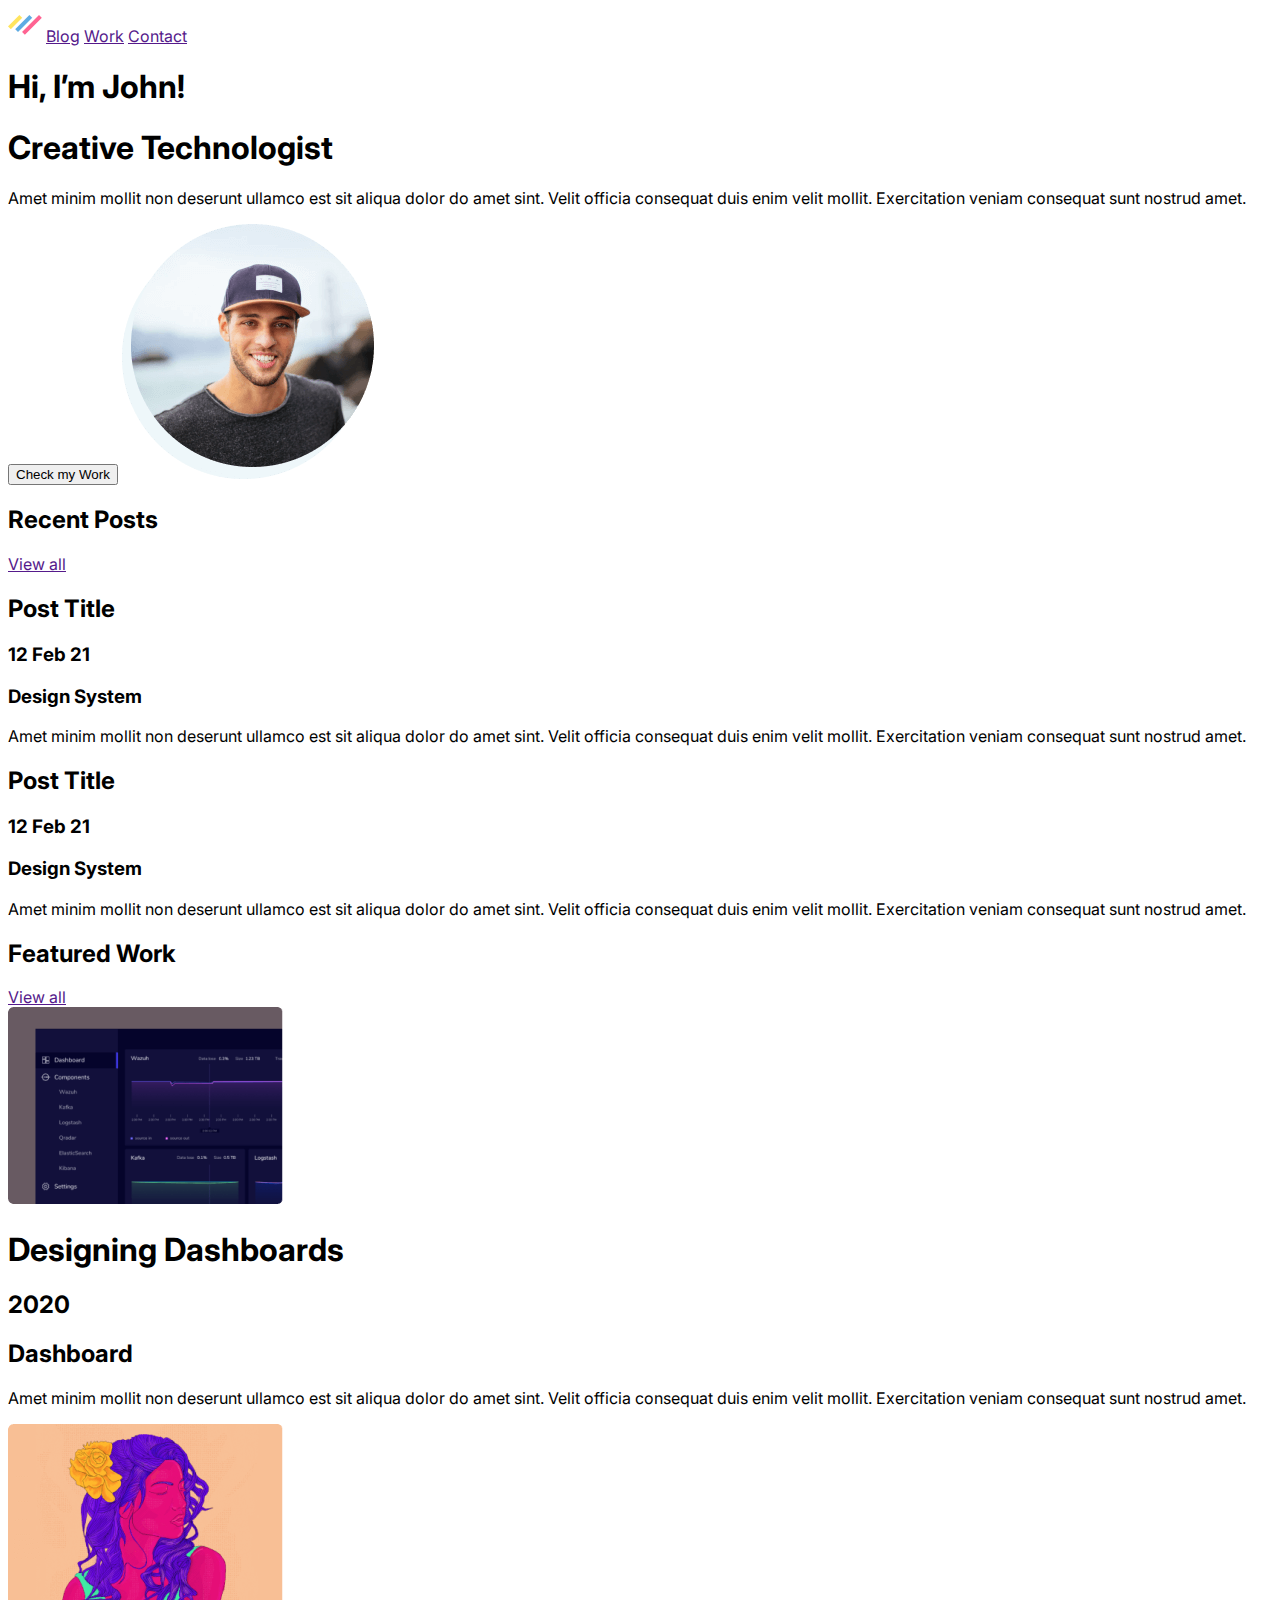
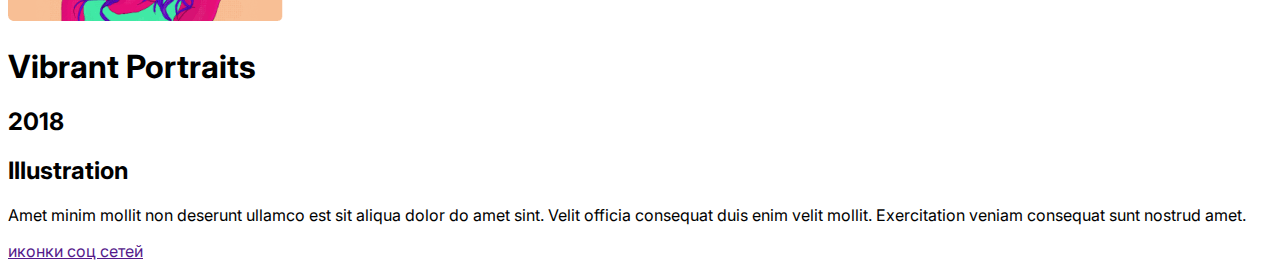
==== index.html @ 1f7eeaca "new styles added" ====
<!DOCTYPE html>
<html lang="en">
<head>
    <meta charset="UTF-8">
    <meta http-equiv="X-UA-Compatible" content="IE=edge">
    <meta name="viewport" content="width=device-width, initial-scale=1.0">
    <title>Portfolio</title>
        <link rel="preconnect" href="https://fonts.googleapis.com">
        <link rel="preconnect" href="https://fonts.gstatic.com" crossorigin>
        <link href="https://fonts.googleapis.com/css2?family=Heebo&family=Inter:wght@500;600;700&display=swap" rel="stylesheet">
    <link rel="stylesheet" href="index.css">
</head>
<body>
    <header>
        <img 
            srcset="images/logo.png,
            images/logo@2x.png 2x"
            src="images/logo.png" 
            alt="error">
        <a href="">Blog</a>
        <a href="">Work</a>
        <a href="">Contact</a>
    </header>
<main>
    <div>
        <h1>Hi, I’m John!</h1>
        <h1>Creative Technologist</h1>
        <p>Amet minim mollit non deserunt ullamco est sit aliqua dolor do amet sint. Velit officia consequat duis enim velit mollit. Exercitation veniam consequat sunt nostrud amet.</p>
        <button>Check my Work</button>
        <img 
            srcset="images/myface.png,
            images/myface@2x.png 2x"
            src="images/myface.png" 
            alt="error">
    </div>
    <div>
        <h2>Recent Posts</h2>
        <a href="">View all</a>
            <div>
                <h2>Post Title</h2>
                <h3>12 Feb 21</h3>
                <h3>Design System</h3>
                <p>Amet minim mollit non deserunt ullamco est sit aliqua dolor do amet sint. Velit officia consequat duis enim velit mollit. Exercitation veniam consequat sunt nostrud amet.</p>
            </div>
            <div>
                <h2>Post Title</h2>
                <h3>12 Feb 21</h3>
                <h3>Design System</h3>
                <p>Amet minim mollit non deserunt ullamco est sit aliqua dolor do amet sint. Velit officia consequat duis enim velit mollit. Exercitation veniam consequat sunt nostrud amet.</p>
            </div>  
    </div>
    <div>
        <div>
            <h2>Featured Work</h2>
            <a href="">View all</a>
        </div>
        <div>
            <img 
                srcset="images/workp.png,
                images/workp@2x.png 2x"
                src="images/workp.png" 
                alt="error">
            <h1>Designing Dashboards</h1>
            <h2>2020</h2>
            <h2>Dashboard</h2>
            <p>Amet minim mollit non deserunt ullamco est sit aliqua dolor do amet sint. Velit officia consequat duis enim velit mollit. Exercitation veniam consequat sunt nostrud amet.</p>
        </div>
        <div>
            <img 
                srcset="images/workp1.png,
                images/workp1@2x.png 2x"
                src="images/workp1.png"  
                alt="error">
            <h1>Vibrant Portraits</h1>
            <h2>2018</h2>
            <h2>Illustration</h2>
            <p>Amet minim mollit non deserunt ullamco est sit aliqua dolor do amet sint. Velit officia consequat duis enim velit mollit. Exercitation veniam consequat sunt nostrud amet.</p>
        </div>
    </div>
</main>
    <div>
        <a href="">иконки соц сетей</a>
    </div>
</body>
</html>
---- index.css ----
body 
{
    font-family: 'Heebo', sans-serif;
    font-family: 'Inter', sans-serif;
}
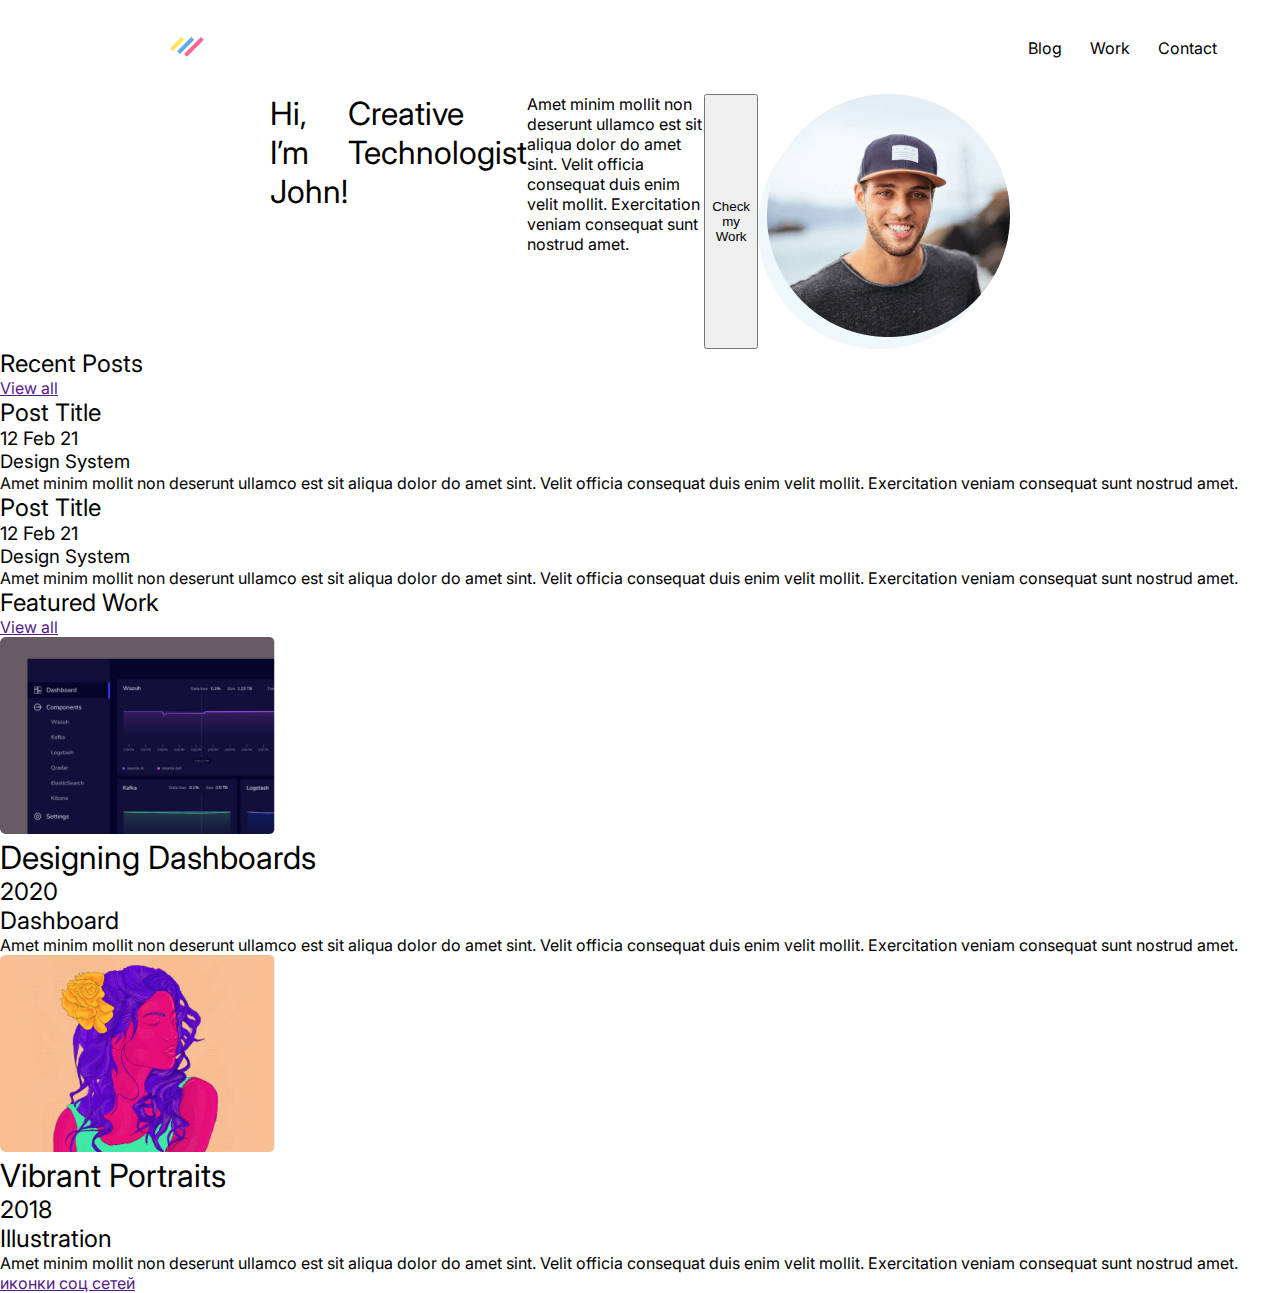
==== commit c6a3007d: "new fixes" ====
--- a/index.html
+++ b/index.html
@@ -11,18 +11,24 @@
     <link rel="stylesheet" href="index.css">
 </head>
 <body>
-    <header>
-        <img 
-            srcset="images/logo.png,
-            images/logo@2x.png 2x"
-            src="images/logo.png" 
-            alt="error">
-        <a href="">Blog</a>
-        <a href="">Work</a>
-        <a href="">Contact</a>
+    <header class="header">
+        <div class="header-container"> 
+            <div class="header-logo">
+                <img 
+                srcset="images/logo.png,
+                images/logo@2x.png 2x"
+                src="images/logo.png" 
+                alt="error">
+            </div>
+            <div class="header-menu">
+                <a href="/" class="menu-paragraph">Blog</a>
+                <a href="/" class="menu-paragraph">Work</a>
+                <a href="/" class="menu-paragraph">Contact</a>
+            </div>
+        </div>
     </header>
 <main>
-    <div>
+    <div class="main-container">
         <h1>Hi, I’m John!</h1>
         <h1>Creative Technologist</h1>
         <p>Amet minim mollit non deserunt ullamco est sit aliqua dolor do amet sint. Velit officia consequat duis enim velit mollit. Exercitation veniam consequat sunt nostrud amet.</p>
--- a/index.css
+++ b/index.css
@@ -1,5 +1,65 @@
+html {
+box-sizing: border-box;
+    font-size: 16px;
+}
+
+*, *:before, *:after {
+    box-sizing: inherit;
+}
+
+body, h1, h2, h3, h4, h5, h6, p, ol, ul {
+    margin: 0;
+    padding: 0;
+    font-weight: normal;
+}
+
+ol, ul {
+    list-style: none;
+}
+
+img {
+    max-width: 100%;
+    height: auto;
+}
+
+
 body 
 {
     font-family: 'Heebo', sans-serif;
     font-family: 'Inter', sans-serif;
 }
+
+.header-container {
+    display: flex;
+    width: 1440px;
+    height: 94px;
+    
+}
+
+.header-logo {
+    padding-top: 30px;
+    padding-bottom: 30px;
+    padding-left: 170px;
+}
+
+
+.header-menu {
+    padding-top: 37.5px;
+    padding-left: 800px;
+    padding-right: 178px;
+}
+
+.menu-paragraph {
+    padding-left: 24px;
+    color:#000000;
+    text-decoration: none;
+    font-size: 16px;
+    line-height: 20px;
+    font-family: 'Inter';
+}
+
+.main-container {
+    display: flex;
+    padding-left: 270px;
+    padding-right: 270px;
+}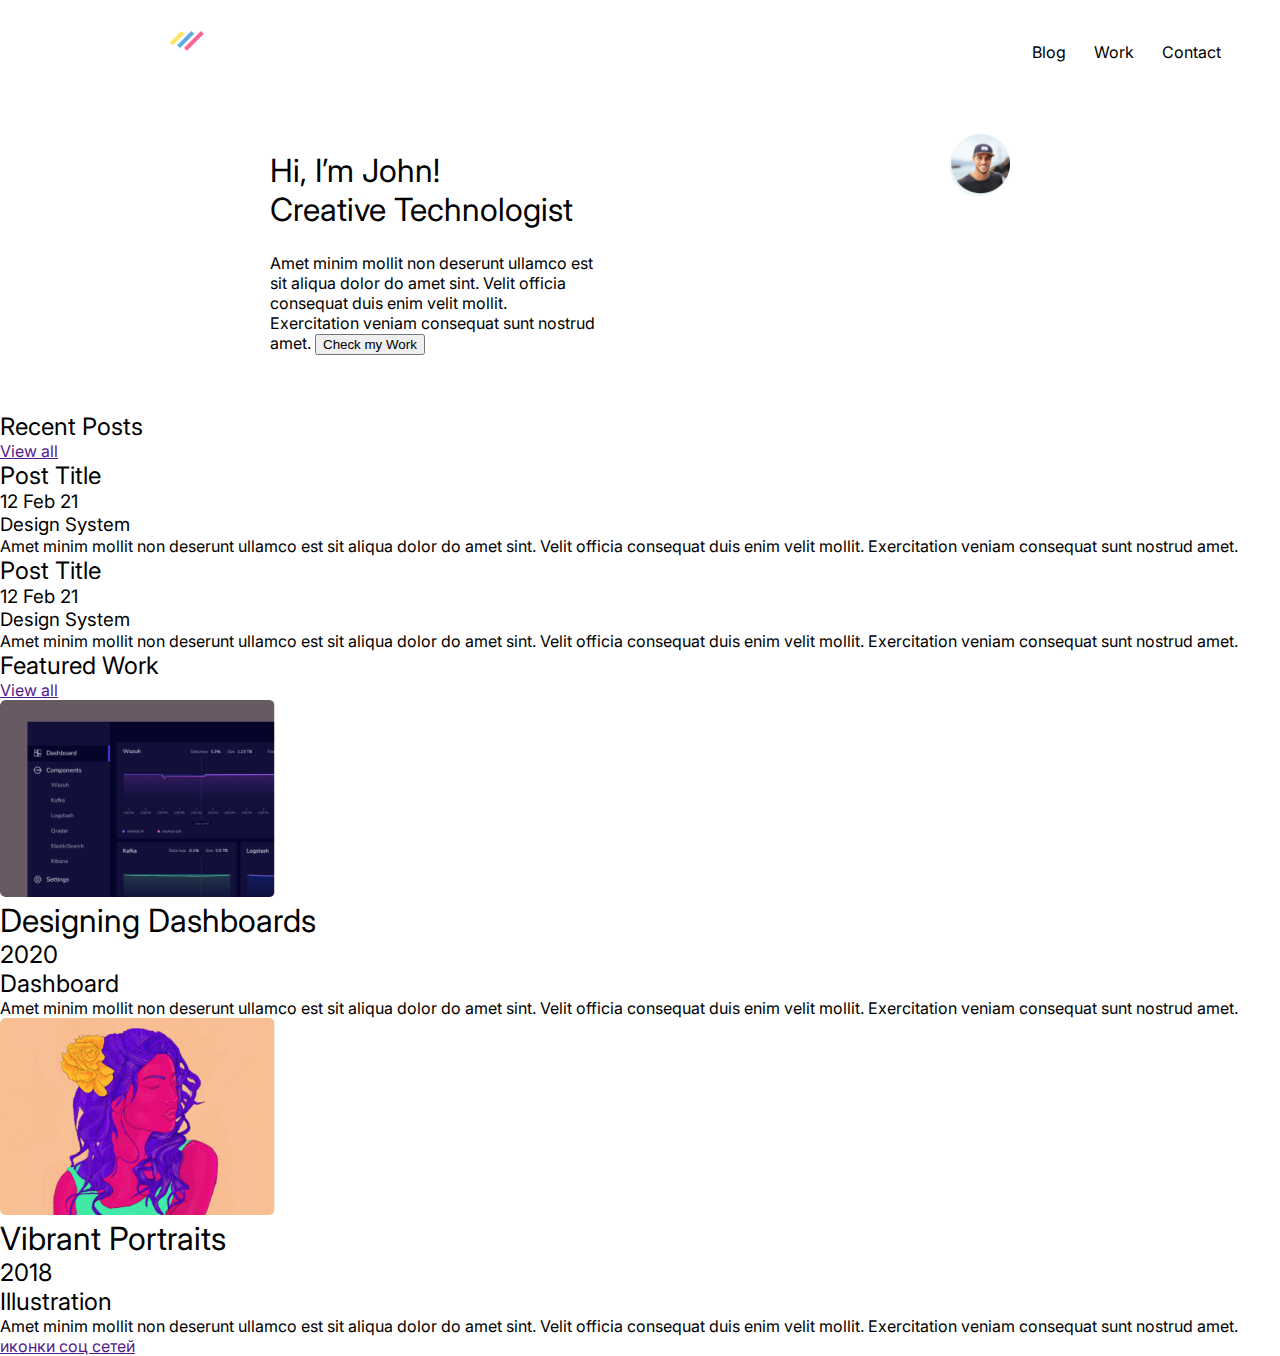
==== commit 780032a1: "new try 2 fix that)" ====
--- a/index.html
+++ b/index.html
@@ -12,32 +12,38 @@
 </head>
 <body>
     <header class="header">
-        <div class="header-container"> 
-            <div class="header-logo">
-                <img 
-                srcset="images/logo.png,
-                images/logo@2x.png 2x"
-                src="images/logo.png" 
-                alt="error">
-            </div>
-            <div class="header-menu">
-                <a href="/" class="menu-paragraph">Blog</a>
-                <a href="/" class="menu-paragraph">Work</a>
-                <a href="/" class="menu-paragraph">Contact</a>
-            </div>
+        <div class="header-container">
+            <div class="header-inside">
+                <div class="header__logo">
+                    <img 
+                    srcset="images/logo.png,
+                    images/logo@2x.png 2x"
+                    src="images/logo.png" 
+                    alt="error">
+                </div>
+                <div class="header-menu">
+                    <a href="/" class="menu_paragraph">Blog</a>
+                    <a href="/" class="menu_paragraph">Work</a>
+                    <a href="/" class="menu_paragraph">Contact</a>
+                </div>
+            </div> 
         </div>
     </header>
 <main>
     <div class="main-container">
-        <h1>Hi, I’m John!</h1>
-        <h1>Creative Technologist</h1>
-        <p>Amet minim mollit non deserunt ullamco est sit aliqua dolor do amet sint. Velit officia consequat duis enim velit mollit. Exercitation veniam consequat sunt nostrud amet.</p>
-        <button>Check my Work</button>
-        <img 
-            srcset="images/myface.png,
-            images/myface@2x.png 2x"
-            src="images/myface.png" 
-            alt="error">
+        <div class="main-leftside">
+            <h1 class="main-leftside_headertop">Hi, I’m John!</h1>
+            <h1 class="main-leftside_header">Creative Technologist</h1>
+            <p class="main-leftside_text">Amet minim mollit non deserunt ullamco est sit aliqua dolor do amet sint. Velit officia consequat duis enim velit mollit. Exercitation veniam consequat sunt nostrud amet.</p>
+            <button class="main-leftside_button">Check my Work</button>
+        </div>
+            <div class="main-container__image">
+                <img 
+                    srcset="images/myface.png,
+                    images/myface@2x.png 2x"
+                    src="images/myface.png" 
+                    alt="error">
+            </div>
     </div>
     <div>
         <h2>Recent Posts</h2>
--- a/index.css
+++ b/index.css
@@ -29,28 +29,41 @@
     font-family: 'Inter', sans-serif;
 }
 
-.header-container {
-    display: flex;
+.header-container { 
+    display: block;   
     width: 1440px;
     height: 94px;
-    
 }
 
-.header-logo {
-    padding-top: 30px;
-    padding-bottom: 30px;
-    padding-left: 170px;
+.header-inside {
+    display: inline;    
+    width: 1100px;
+    margin-top: 6px;
+    margin-bottom: 6px;
+    margin-left: 170px;
+    margin-right: 170px;
+
+}
+
+.header__logo {
+    display: inline-block;
+    padding-top: 24px;
+    padding-bottom: 24px;
+    
+    
 }
 
 
 .header-menu {
-    padding-top: 37.5px;
-    padding-left: 800px;
-    padding-right: 178px;
+    display: inline-block;
+    padding-top: 37.5px;    
+    padding-right: 8px;
+    margin-left: 800px;
+    
 }
 
-.menu-paragraph {
-    padding-left: 24px;
+.menu_paragraph {
+    margin-left: 24px;
     color:#000000;
     text-decoration: none;
     font-size: 16px;
@@ -62,4 +75,32 @@
     display: flex;
     padding-left: 270px;
     padding-right: 270px;
+    
+    
+}
+
+.main-leftside {
+    padding-top: 57px;
+    padding-bottom: 57px;
+    padding-right: 352px;
+    
+
+}
+
+.main-leftside_header{
+    margin-bottom: 24px;
+
+}
+
+.main-leftside_text {
+    display: inline;
+    margin-bottom: 24px;
+    width: 548px;
+}
+
+.main-container__image {
+    padding-top: 40px;
+    
+    padding-bottom: 40px;
+
 }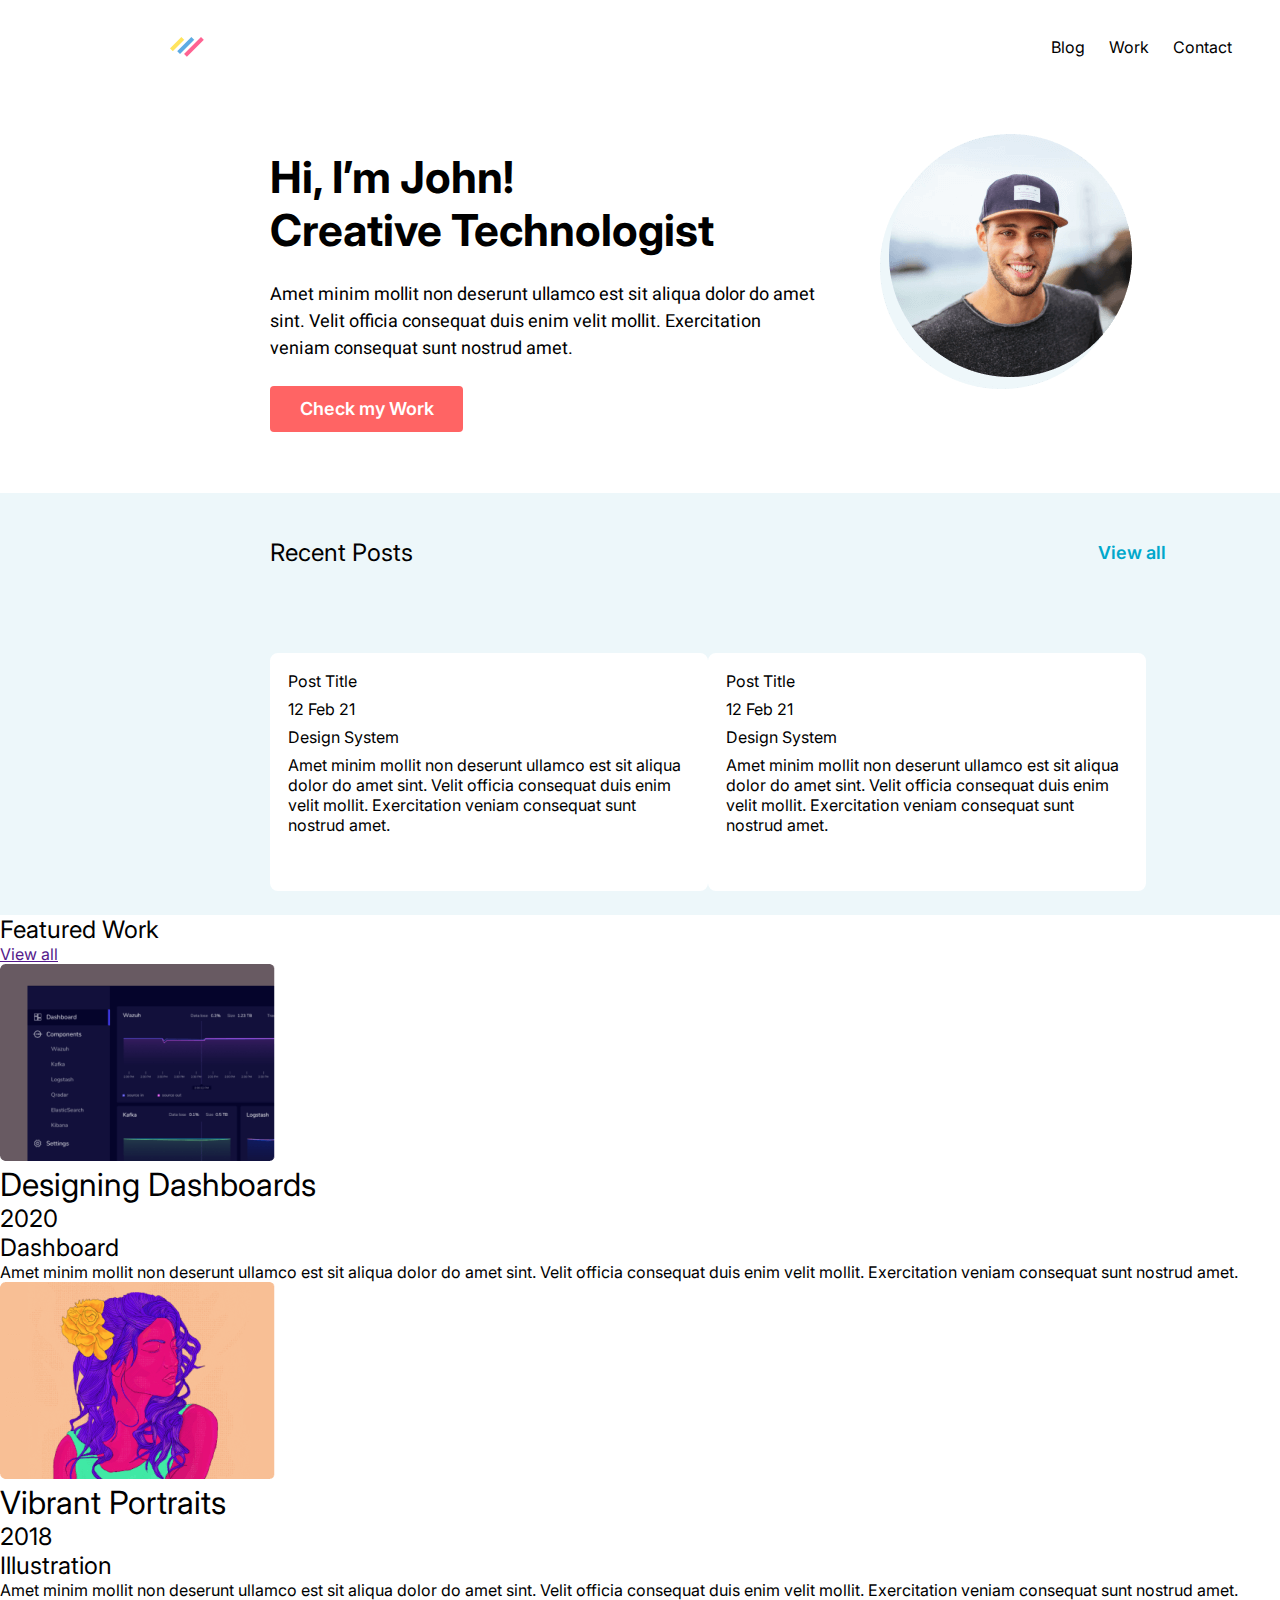
==== commit 2502c53f: "real progress" ====
--- a/index.html
+++ b/index.html
@@ -12,21 +12,19 @@
 </head>
 <body>
     <header class="header">
-        <div class="header-container">
-            <div class="header-inside">
-                <div class="header__logo">
-                    <img 
-                    srcset="images/logo.png,
-                    images/logo@2x.png 2x"
-                    src="images/logo.png" 
-                    alt="error">
-                </div>
-                <div class="header-menu">
-                    <a href="/" class="menu_paragraph">Blog</a>
-                    <a href="/" class="menu_paragraph">Work</a>
-                    <a href="/" class="menu_paragraph">Contact</a>
-                </div>
-            </div> 
+        <div class="header-container">            
+            <div class="header__logo">
+                <img 
+                srcset="images/logo.png,
+                images/logo@2x.png 2x"
+                src="images/logo.png" 
+                alt="error">
+            </div>
+            <div class="header-menu">
+                <a href="/" class="menu_paragraph">Blog</a>
+                <a href="/" class="menu_paragraph">Work</a>
+                <a href="/" class="menu_paragraph">Contact</a>
+            </div>
         </div>
     </header>
 <main>
@@ -35,7 +33,7 @@
             <h1 class="main-leftside_headertop">Hi, I’m John!</h1>
             <h1 class="main-leftside_header">Creative Technologist</h1>
             <p class="main-leftside_text">Amet minim mollit non deserunt ullamco est sit aliqua dolor do amet sint. Velit officia consequat duis enim velit mollit. Exercitation veniam consequat sunt nostrud amet.</p>
-            <button class="main-leftside_button">Check my Work</button>
+            <a href="/" class="main-leftside_button">Check my Work</a>
         </div>
             <div class="main-container__image">
                 <img 
@@ -45,21 +43,30 @@
                     alt="error">
             </div>
     </div>
-    <div>
-        <h2>Recent Posts</h2>
-        <a href="">View all</a>
-            <div>
-                <h2>Post Title</h2>
-                <h3>12 Feb 21</h3>
-                <h3>Design System</h3>
+    <div class="posts">
+        <div class="posts-header">
+            <div class="posts__title">
+                <p>Recent Posts</p>
+            </div>
+            <div >
+                <a href="/" class="posts__link">View all</a>
+            </div>
+        </div>
+        <div class="posts-container">
+            <div class="post-content">
+                <p>Post Title</hp>
+                <p>12 Feb 21</p>
+                <p>Design System</p>
                 <p>Amet minim mollit non deserunt ullamco est sit aliqua dolor do amet sint. Velit officia consequat duis enim velit mollit. Exercitation veniam consequat sunt nostrud amet.</p>
             </div>
-            <div>
-                <h2>Post Title</h2>
-                <h3>12 Feb 21</h3>
-                <h3>Design System</h3>
+            <div class="post-content">
+                <p>Post Title</p>
+                <p>12 Feb 21</p>
+                <p>Design System</p>
                 <p>Amet minim mollit non deserunt ullamco est sit aliqua dolor do amet sint. Velit officia consequat duis enim velit mollit. Exercitation veniam consequat sunt nostrud amet.</p>
-            </div>  
+             </div> 
+        </div>
+             
     </div>
     <div>
         <div>
--- a/index.css
+++ b/index.css
@@ -30,49 +30,45 @@
 }
 
 .header-container { 
-    display: block;   
+    display: flex;   
     width: 1440px;
     height: 94px;
 }
 
-.header-inside {
-    display: inline;    
-    width: 1100px;
-    margin-top: 6px;
-    margin-bottom: 6px;
-    margin-left: 170px;
-    margin-right: 170px;
-
-}
 
 .header__logo {
-    display: inline-block;
-    padding-top: 24px;
-    padding-bottom: 24px;
-    
+    padding-top: 30px;
+    padding-bottom: 30px;
+    padding-left: 170px;   
     
 }
 
 
 .header-menu {
-    display: inline-block;
+    display: flex;
+    width: 211px;
+    height: 19px;
     padding-top: 37.5px;    
     padding-right: 8px;
-    margin-left: 800px;
+    gap: 24px;
+    margin-left: 847px;
     
 }
 
 .menu_paragraph {
-    margin-left: 24px;
+    
     color:#000000;
+    font-style: normal;
     text-decoration: none;
     font-size: 16px;
-    line-height: 20px;
+    line-height: 19px;
     font-family: 'Inter';
 }
 
 .main-container {
     display: flex;
+    width: 1440px;
+    height: 399px;
     padding-left: 270px;
     padding-right: 270px;
     
@@ -82,25 +78,126 @@
 .main-leftside {
     padding-top: 57px;
     padding-bottom: 57px;
-    padding-right: 352px;
-    
-
+    
+}
+
+.main-leftside_headertop{
+        width: 528px;
+    height: 53px;
+    font-family: 'Inter';
+    font-style: normal;
+    font-weight: 700;
+    font-size: 44px;
+    line-height: 53px;
+    color: #000000;
 }
 
 .main-leftside_header{
     margin-bottom: 24px;
+    width: 528px;
+    height: 53px;
+    font-family: 'Inter';
+    font-style: normal;
+    font-weight: 700;
+    font-size: 44px;
+    line-height: 53px;
+    color: #000000;
+
 
 }
 
 .main-leftside_text {
-    display: inline;
+    display: inline-block;
     margin-bottom: 24px;
     width: 548px;
+    font-family: 'Heebo';
+    font-style: normal;
+    font-weight: 400;
+    font-size: 18px;
+    line-height: 27px;
+}
+
+.main-leftside_button {
+    display: flex;
+    flex-direction: row;
+    justify-content: center;
+    align-items: center;
+    background: #FF6464;
+    border-radius: 4px;
+    width: 193px;
+    height: 46px;
+    text-decoration: none;
+    font-family: 'Inter';
+    font-style: normal;
+    font-weight: 600;
+    font-size: 18px;
+    line-height: 40px;
+    text-align: center;
+    color: #FFFFFF;
 }
 
 .main-container__image {
+    padding-top: 40px;    
+    padding-bottom: 40px;
+    margin-left: 62px;
+
+}
+
+.posts {
+    background-color: #EDF7FA;
+    padding-left: 270px;
+    padding-right: 270px;
+    width: 1440px;
+    height: 422px;
+}
+
+.posts-header {
+    display: flex;
     padding-top: 40px;
-    
+    gap: 671px;
+
+}
+
+.posts__title {
+    width: 157px;
+    height: 40px;
+    font-family: 'Inter';
+    font-style: normal;
+    font-weight: 600;
+    font-size: 24px;
+    line-height: 40px;
+    color: #000000;
+    
+}
+
+.posts__link {
+    text-decoration: none;
+    font-family: 'Inter';
+    font-weight: 600;
+    font-size: 18px;
+    line-height: 40px;
+    color: #00A8CC;
+    
+}
+
+.posts-container {
+    display: flex;
+    padding-top: 80px;
     padding-bottom: 40px;
+}
+
+.post-content {
+    display: flex;
+    flex-direction: column;
+    align-items: flex-start;
+    padding: 16px;
+    gap: 8px;
+
+    width: 438px;
+    height: 238px;
+
+    background: #FFFFFF;
+    border: 2px solid #FFFFFF;
+    border-radius: 8px;
 
 }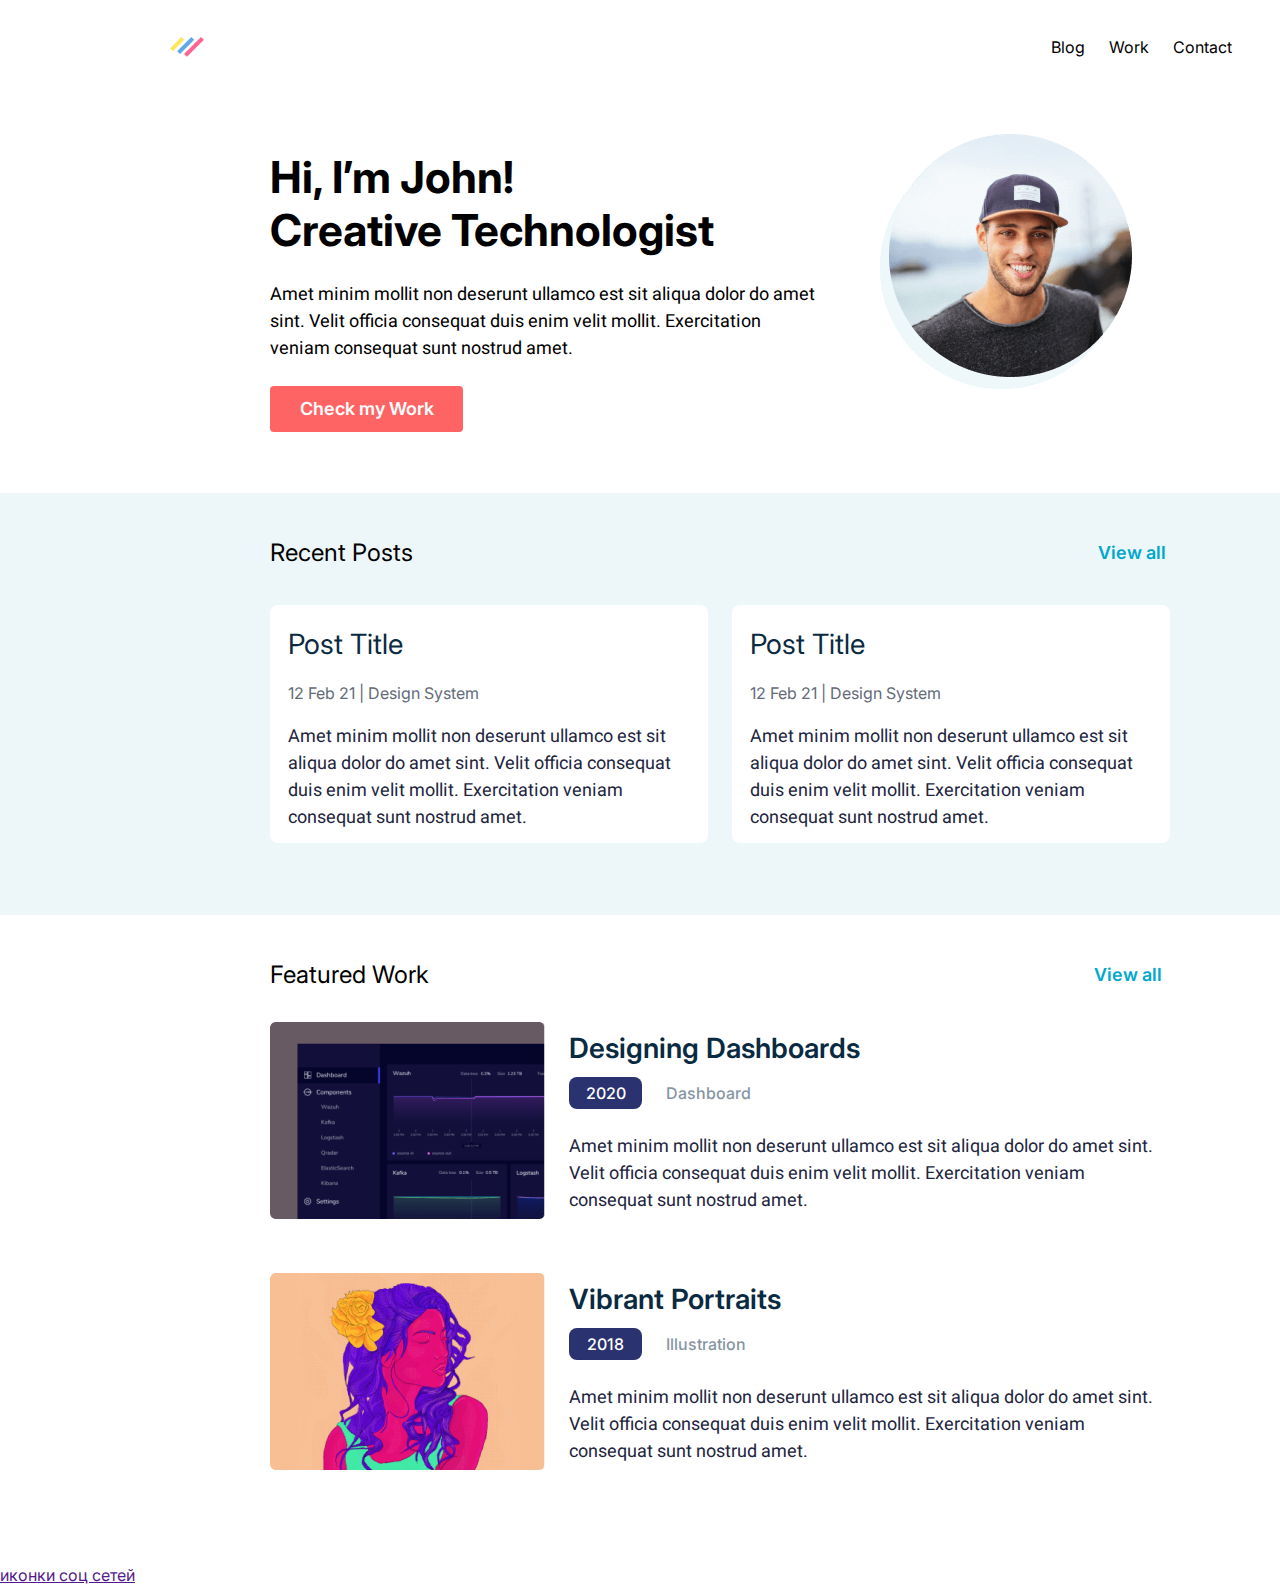
==== commit d788c746: "almost ready" ====
--- a/index.html
+++ b/index.html
@@ -54,48 +54,69 @@
         </div>
         <div class="posts-container">
             <div class="post-content">
-                <p>Post Title</hp>
-                <p>12 Feb 21</p>
-                <p>Design System</p>
-                <p>Amet minim mollit non deserunt ullamco est sit aliqua dolor do amet sint. Velit officia consequat duis enim velit mollit. Exercitation veniam consequat sunt nostrud amet.</p>
+                <div class="post-content__title">
+                    <p>Post Title</p>
+                </div>
+                <div class="post-content__subtitle">
+                    <p>12 Feb 21   |   Design System</p>
+                </div>
+                <p class="post-content__text">Amet minim mollit non deserunt ullamco est sit aliqua dolor do amet sint. Velit officia consequat duis enim velit mollit. Exercitation veniam consequat sunt nostrud amet.</p>
             </div>
             <div class="post-content">
-                <p>Post Title</p>
-                <p>12 Feb 21</p>
-                <p>Design System</p>
-                <p>Amet minim mollit non deserunt ullamco est sit aliqua dolor do amet sint. Velit officia consequat duis enim velit mollit. Exercitation veniam consequat sunt nostrud amet.</p>
+                <div class="post-content__title">
+                    <p>Post Title</p>
+                </div>
+                <div class="post-content__subtitle">
+                    <p>12 Feb 21   |   Design System</p>
+                </div>
+                <p class="post-content__text">Amet minim mollit non deserunt ullamco est sit aliqua dolor do amet sint. Velit officia consequat duis enim velit mollit. Exercitation veniam consequat sunt nostrud amet.</p>
              </div> 
         </div>
              
     </div>
-    <div>
+    <div class="work-container">
         <div>
-            <h2>Featured Work</h2>
-            <a href="">View all</a>
+            <div class="work-header">
+                <div class="work__title">
+                    <p>Featured Work</p>
+                </div>
+                <div>
+                    <a href="" class="posts__link">View all</a>
+                </div>
+            </div>
         </div>
-        <div>
+        <div class="work-hub">
             <img 
                 srcset="images/workp.png,
                 images/workp@2x.png 2x"
                 src="images/workp.png" 
                 alt="error">
-            <h1>Designing Dashboards</h1>
-            <h2>2020</h2>
-            <h2>Dashboard</h2>
-            <p>Amet minim mollit non deserunt ullamco est sit aliqua dolor do amet sint. Velit officia consequat duis enim velit mollit. Exercitation veniam consequat sunt nostrud amet.</p>
+            <div class="work-hub-nophfoto">
+                <p class= "work-hub__title">Designing Dashboards </p>
+                <div class="overtext">
+                    <p class="work-hub__date">2020</p>
+                    <p class="work-hub__topic">Dashboard</p>
+                </div>
+                <p class="work-hub__text">Amet minim mollit non deserunt ullamco est sit aliqua dolor do amet sint. Velit officia consequat duis enim velit mollit. Exercitation veniam consequat sunt nostrud amet.</p>
+            </div>    
         </div>
-        <div>
+        <div class="work-hub">
             <img 
                 srcset="images/workp1.png,
                 images/workp1@2x.png 2x"
                 src="images/workp1.png"  
                 alt="error">
-            <h1>Vibrant Portraits</h1>
-            <h2>2018</h2>
-            <h2>Illustration</h2>
-            <p>Amet minim mollit non deserunt ullamco est sit aliqua dolor do amet sint. Velit officia consequat duis enim velit mollit. Exercitation veniam consequat sunt nostrud amet.</p>
+            <div class="work-hub-nophfoto">
+                <p class= "work-hub__title">Vibrant Portraits</p>
+                <div class="overtext">
+                    <p class="work-hub__date">2018</p>
+                    <p class="work-hub__topic">Illustration</p>
+                </div>
+                <p class="work-hub__text">Amet minim mollit non deserunt ullamco est sit aliqua dolor do amet sint. Velit officia consequat duis enim velit mollit. Exercitation veniam consequat sunt nostrud amet.</p>
+            </div>
         </div>
     </div>
+
 </main>
     <div>
         <a href="">иконки соц сетей</a>
--- a/index.css
+++ b/index.css
@@ -182,8 +182,9 @@
 
 .posts-container {
     display: flex;
-    padding-top: 80px;
+    padding-top: 32px;
     padding-bottom: 40px;
+    gap: 24px;
 }
 
 .post-content {
@@ -192,12 +193,147 @@
     align-items: flex-start;
     padding: 16px;
     gap: 8px;
-
     width: 438px;
     height: 238px;
-
     background: #FFFFFF;
     border: 2px solid #FFFFFF;
     border-radius: 8px;
 
-}+}
+
+.post-content__subtitle {
+    display: flex;
+    width: 406px;
+    height: 24px;
+    font-family: 'Inter';
+    font-style: normal;
+    font-weight: 500;
+    font-size: 16px;
+    line-height: 24px;
+    color: #636B78;
+    margin-top: 8px;
+
+}
+
+.post-content__title {
+    width: 406px;
+    height: 42px;
+    font-family: 'Inter';
+    font-style: normal;
+    font-weight: 600;
+    font-size: 28px;
+    line-height: 42px;
+    color: #0A2A42;
+}
+
+.post-content__text {
+    width: 406px;
+    height: 108px;
+    margin-top: 10px;
+    font-family: 'Heebo';
+    font-style: normal;
+    font-weight: 400;
+    font-size: 18px;
+    line-height: 27px;
+    color: #21243D;
+
+}
+
+.work-container {
+    width: 1440px;
+    height: 650px;
+    padding-left: 270px;
+    padding-right: 270px;
+}
+
+.work-header {
+    display: flex;
+    padding-top: 40px;
+    gap: 654px;
+
+}
+ .work__title {
+    width: 170px;
+    height: 40px;
+    font-family: 'Inter';
+    font-style: normal;
+    font-weight: 600;
+    font-size: 24px;
+    line-height: 40px;
+    color: #000000;
+
+ }
+
+ .work-hub {
+    display: flex;
+    flex-direction: row;
+    align-items: center;
+    padding: 16px 0px;
+    gap: 24px;
+    width: 900px;
+    height: 251px;
+
+ }
+
+ .work-hub__title {
+    width: 585px;
+    height: 42px;
+    font-family: 'Inter';
+    font-style: normal;
+    font-weight: 600;
+    font-size: 28px;
+    line-height: 42px;
+    color: #0A2A42;
+
+ }
+
+ .work-hub__date {
+    display: flex;
+    flex-direction: row;
+    justify-content: center;
+    align-items: flex-end;
+    padding: 4px 16px;
+    gap: 10px;
+    width: 73px;
+    height: 32px;
+    background: #2A326F;
+    border-radius: 8px;
+    font-family: 'Inter';
+    font-style: normal;
+    font-weight: 500;
+    font-size: 16px;
+    line-height: 24px;
+    text-align: center;
+    color: #FFFFFF;
+
+ }
+
+ .overtext {
+    display: flex;
+    margin-top: 8px;
+
+ }
+ .work-hub__topic {
+    margin-left: 24px;
+    margin-top: 4px;
+    font-family: 'Inter';
+    font-style: normal;
+    font-weight: 500;
+    font-size: 16px;
+    line-height: 24px;
+    color: #8695A4;
+
+ }
+
+ .work-hub__text {
+    width: 585px;
+    height: 81px;
+    margin-top: 24px;
+    font-family: 'Heebo';
+    font-style: normal;
+    font-weight: 400;
+    font-size: 18px;
+    line-height: 150%;
+    color: #21243D;
+
+ }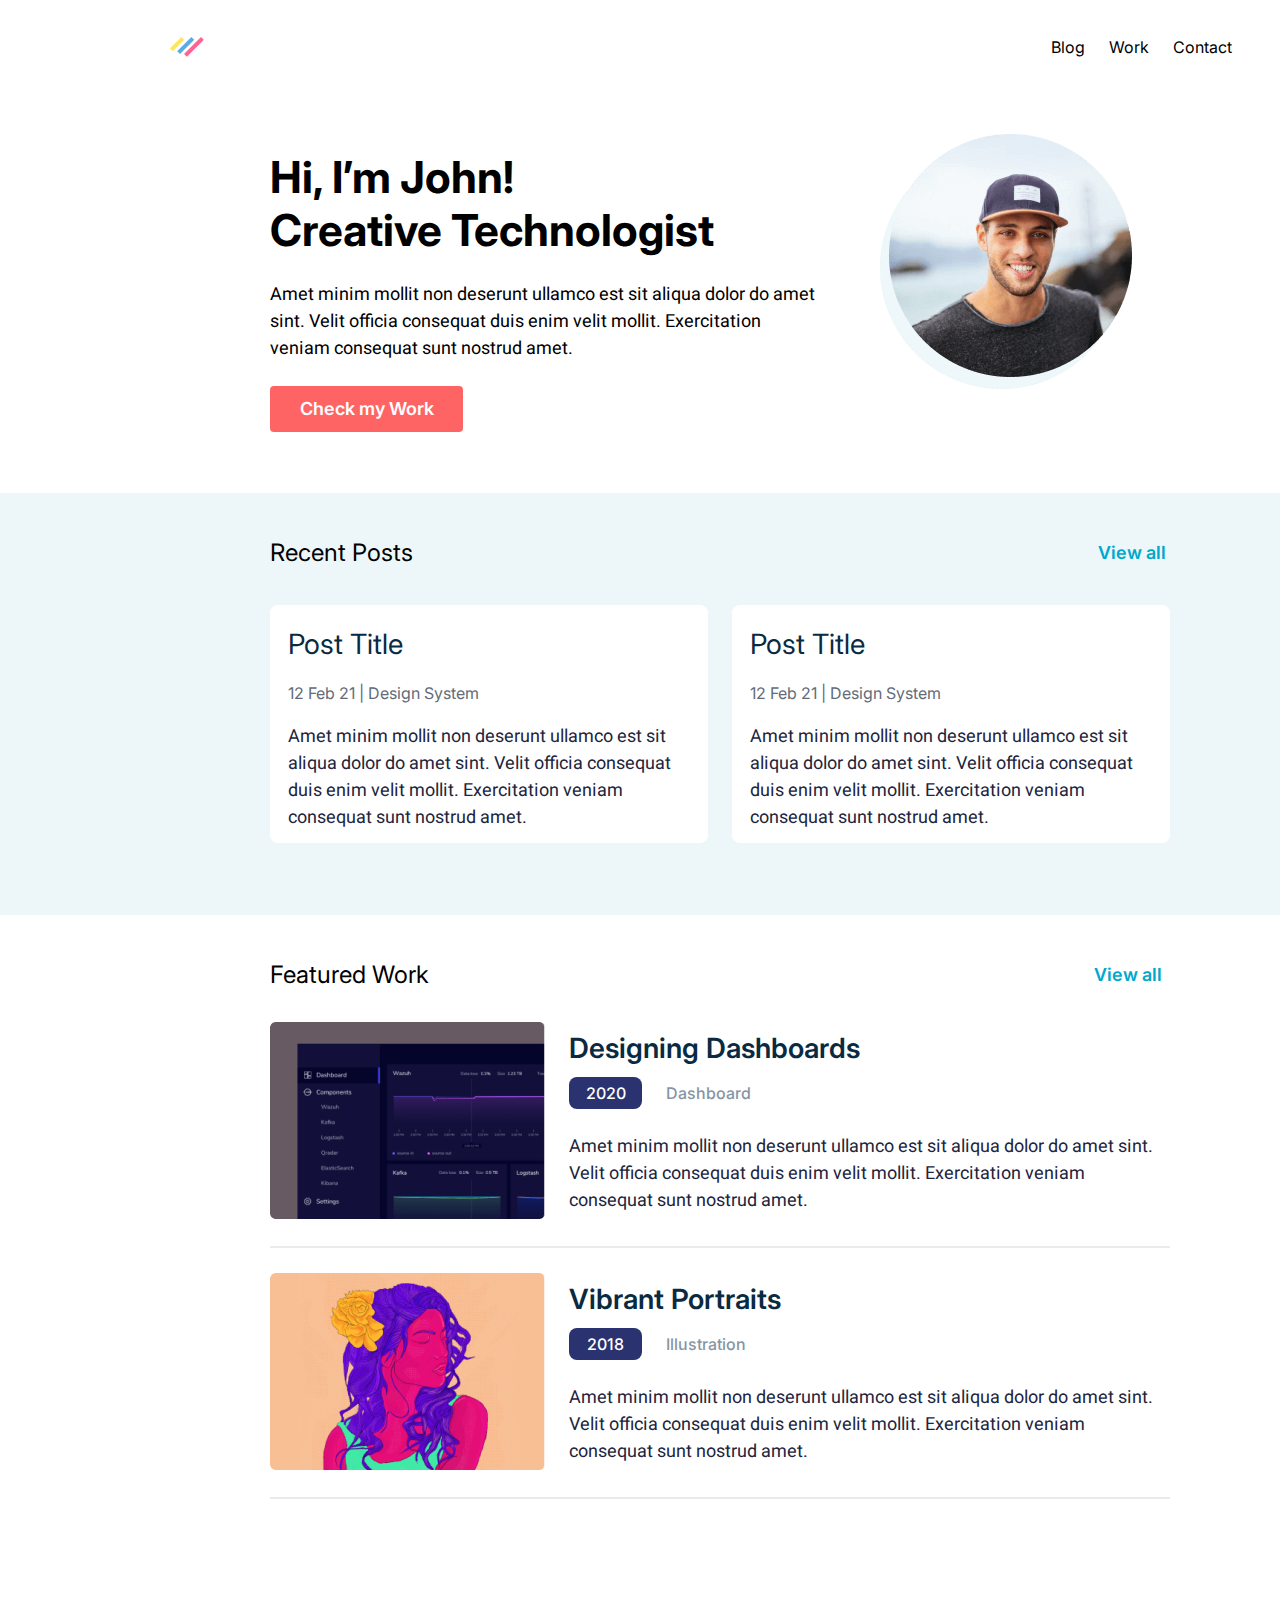
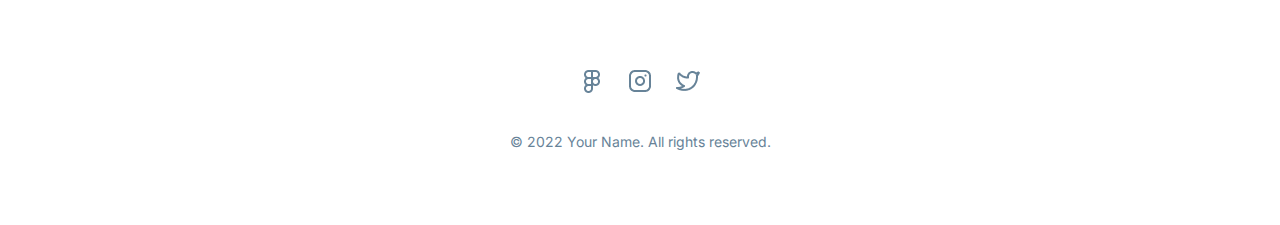
==== commit 0a076d0d: "first page rdy and second almost" ====
--- a/index.html
+++ b/index.html
@@ -8,7 +8,7 @@
         <link rel="preconnect" href="https://fonts.googleapis.com">
         <link rel="preconnect" href="https://fonts.gstatic.com" crossorigin>
         <link href="https://fonts.googleapis.com/css2?family=Heebo&family=Inter:wght@500;600;700&display=swap" rel="stylesheet">
-    <link rel="stylesheet" href="index.css">
+        <link rel="stylesheet" href="index.css">
 </head>
 <body>
     <header class="header">
@@ -21,9 +21,9 @@
                 alt="error">
             </div>
             <div class="header-menu">
-                <a href="/" class="menu_paragraph">Blog</a>
-                <a href="/" class="menu_paragraph">Work</a>
-                <a href="/" class="menu_paragraph">Contact</a>
+                <a href="blog.html" class="menu_paragraph">Blog</a>
+                <a href="work.html" class="menu_paragraph">Work</a>
+                <a href="index.html" class="menu_paragraph">Contact</a>
             </div>
         </div>
     </header>
@@ -118,8 +118,28 @@
     </div>
 
 </main>
-    <div>
-        <a href="">иконки соц сетей</a>
+    <div class="bottom-container">
+        <div class="img-container">
+            <img 
+                srcset="images/figma.png,
+                images/figma@2x.png 2x"
+                src="images/figma.png"  
+                alt="error">
+            <img 
+                srcset="images/Instagram.png,
+                images/Instagram@2x.png 2x"
+                src="images/Instagram.png"  
+                alt="error">
+            <img 
+                srcset="images/Twitter.png,
+                images/Twitter@2x.png 2x"
+                src="images/Twitter.png"  
+                alt="error">
+
+        </div>
+        <div class="bottom-text">
+            <p>© 2022 Your Name. All rights reserved.</p>
+        </div>
     </div>
 </body>
 </html>--- a/index.css
+++ b/index.css
@@ -58,6 +58,16 @@
 .menu_paragraph {
     
     color:#000000;
+    font-style: normal;
+    text-decoration: none;
+    font-size: 16px;
+    line-height: 19px;
+    font-family: 'Inter';
+}
+
+.menu_paragraphactiv {
+    
+    color: #FF6464;
     font-style: normal;
     text-decoration: none;
     font-size: 16px;
@@ -272,6 +282,8 @@
     gap: 24px;
     width: 900px;
     height: 251px;
+    box-shadow: 0px 2px 0px rgba(0, 0, 0, 0.08);
+    border-radius: 0px;
 
  }
 
@@ -336,4 +348,98 @@
     line-height: 150%;
     color: #21243D;
 
+ }
+
+ .bottom-container {
+    padding-top: 104px;
+    padding-left: 220px;
+    padding-right: 220px;
+    padding-bottom: 75px;
+
+ }
+
+ .img-container {
+    display: flex;
+    flex-direction: row;
+    justify-content: center;
+    align-items: center;
+    gap: 24px;
+
+ }
+
+ .bottom-text {
+    font-family: 'Inter';
+    font-style: normal;
+    font-weight: 400;
+    font-size: 14px;
+    line-height: 17px;
+    text-align: center;
+    color: #678398;
+    margin-top: 40px;
+
+ }
+ 
+ .blog-title {
+    margin-top: 40px;
+    padding-left: 336px;
+    font-family: 'Inter';
+    font-style: normal;
+    font-weight: 700;
+    font-size: 40px;
+    line-height: 40px;    
+    color: #000000;
+    
+
+ }
+
+.blogpost-container{
+    display: flex;
+    flex-direction: column;
+    align-items: flex-start;
+    margin-top: 26px;
+    gap: 24px;
+    width: 800px;
+    height: 896px;
+}
+
+ .blog-container {
+    display: flex;
+    flex-direction: column;
+    justify-content: center;
+    align-items: flex-start;
+    margin-left: 320px;
+    padding: 0px 0px 16px;
+    width: 800px;
+    height: 200px;
+    background: #FFFFFF;
+    box-shadow: 0px 2px 0px rgba(0, 0, 0, 0.08);
+    border-radius: 0px;
+
+ }
+ .blog-container__text{
+    width: 768px;
+    height: 54px;
+    margin-top: 10px;
+    font-family: 'Heebo';
+    font-style: normal;
+    font-weight: 400;
+    font-size: 18px;
+    line-height: 27px;
+    color: #21243D;
+
+ }
+
+ .blogpost-content {
+    display: flex;
+    flex-direction: column;
+    align-items: flex-start;
+    padding: 16px;
+    gap: 8px;
+    width: 800px;
+    height: 184px;
+    background: #FFFFFF;
+    border: 2px solid #FFFFFF;
+    border-radius: 8px;
+
+
  }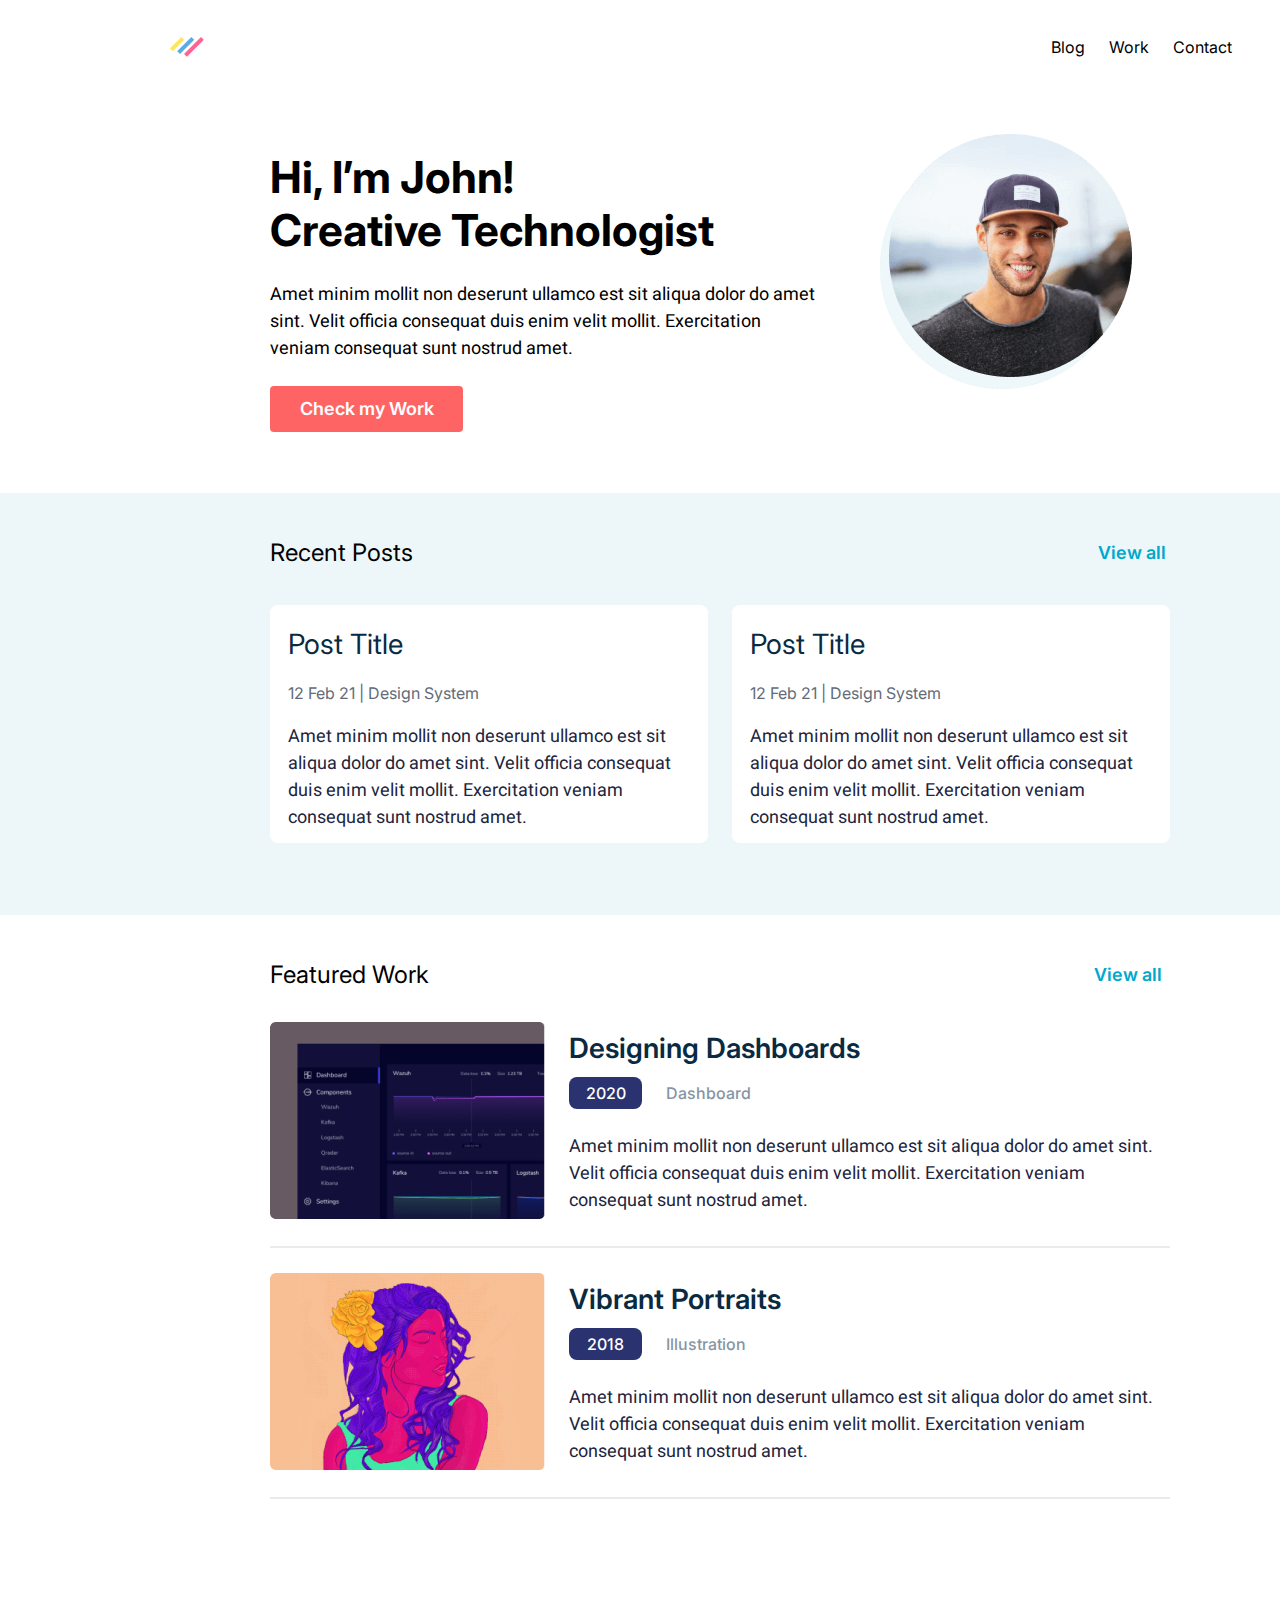
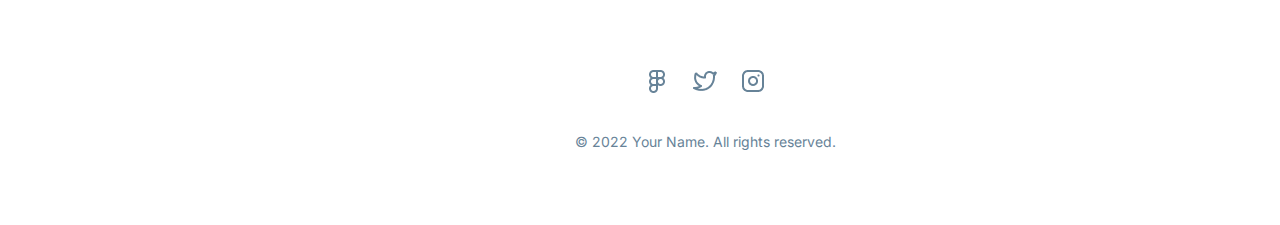
==== commit 7a01b70a: "job done" ====
--- a/index.html
+++ b/index.html
@@ -49,7 +49,7 @@
                 <p>Recent Posts</p>
             </div>
             <div >
-                <a href="/" class="posts__link">View all</a>
+                <a href="blog.html" class="posts__link">View all</a>
             </div>
         </div>
         <div class="posts-container">
@@ -81,7 +81,7 @@
                     <p>Featured Work</p>
                 </div>
                 <div>
-                    <a href="" class="posts__link">View all</a>
+                    <a href="work.html" class="posts__link">View all</a>
                 </div>
             </div>
         </div>
@@ -126,15 +126,15 @@
                 src="images/figma.png"  
                 alt="error">
             <img 
-                srcset="images/Instagram.png,
-                images/Instagram@2x.png 2x"
-                src="images/Instagram.png"  
-                alt="error">
-            <img 
                 srcset="images/Twitter.png,
                 images/Twitter@2x.png 2x"
                 src="images/Twitter.png"  
                 alt="error">
+            <img 
+                srcset="images/Instagram.png,
+                images/Instagram@2x.png 2x"
+                src="images/Instagram.png"  
+                alt="error">            
 
         </div>
         <div class="bottom-text">
--- a/index.css
+++ b/index.css
@@ -256,6 +256,14 @@
     padding-right: 270px;
 }
 
+.secondwork-container{
+    width: 1440px;
+    height: 1100px;
+    padding-left: 270px;
+    padding-right: 270px;
+
+}
+
 .work-header {
     display: flex;
     padding-top: 40px;
@@ -271,6 +279,18 @@
     font-size: 24px;
     line-height: 40px;
     color: #000000;
+
+ }
+
+ .secondwork__title {
+    font-family: 'Inter';
+    font-style: normal;
+    font-weight: 700;
+    font-size: 40px;
+    line-height: 40px;
+    color: #000000;
+    margin-bottom: 41px;
+
 
  }
 
@@ -351,6 +371,7 @@
  }
 
  .bottom-container {
+    width: 1410px;
     padding-top: 104px;
     padding-left: 220px;
     padding-right: 220px;
@@ -380,8 +401,8 @@
  }
  
  .blog-title {
-    margin-top: 40px;
-    padding-left: 336px;
+    margin-top: -500px;
+    padding-right: 681px;
     font-family: 'Inter';
     font-style: normal;
     font-weight: 700;
@@ -396,24 +417,27 @@
     display: flex;
     flex-direction: column;
     align-items: flex-start;
-    margin-top: 26px;
+    margin-top: 300px;
     gap: 24px;
-    width: 800px;
-    height: 896px;
+    width: 800px;    
+    flex: none;
+    order: 1;
+    flex-grow: 0;
+    margin-bottom: -300px;
 }
 
  .blog-container {
     display: flex;
     flex-direction: column;
     justify-content: center;
-    align-items: flex-start;
-    margin-left: 320px;
+    align-items: flex-start;    
     padding: 0px 0px 16px;
     width: 800px;
     height: 200px;
     background: #FFFFFF;
     box-shadow: 0px 2px 0px rgba(0, 0, 0, 0.08);
     border-radius: 0px;
+    
 
  }
  .blog-container__text{
@@ -441,5 +465,16 @@
     border: 2px solid #FFFFFF;
     border-radius: 8px;
 
+ }
+
+ .blog-main{
+    display: flex;
+    flex-direction: column;
+    justify-content: center;
+    align-items: center;
+    padding: 0px 20px 40px;
+    gap: 6px;
+    width: 1440px;
+    height: 1038px;
 
  }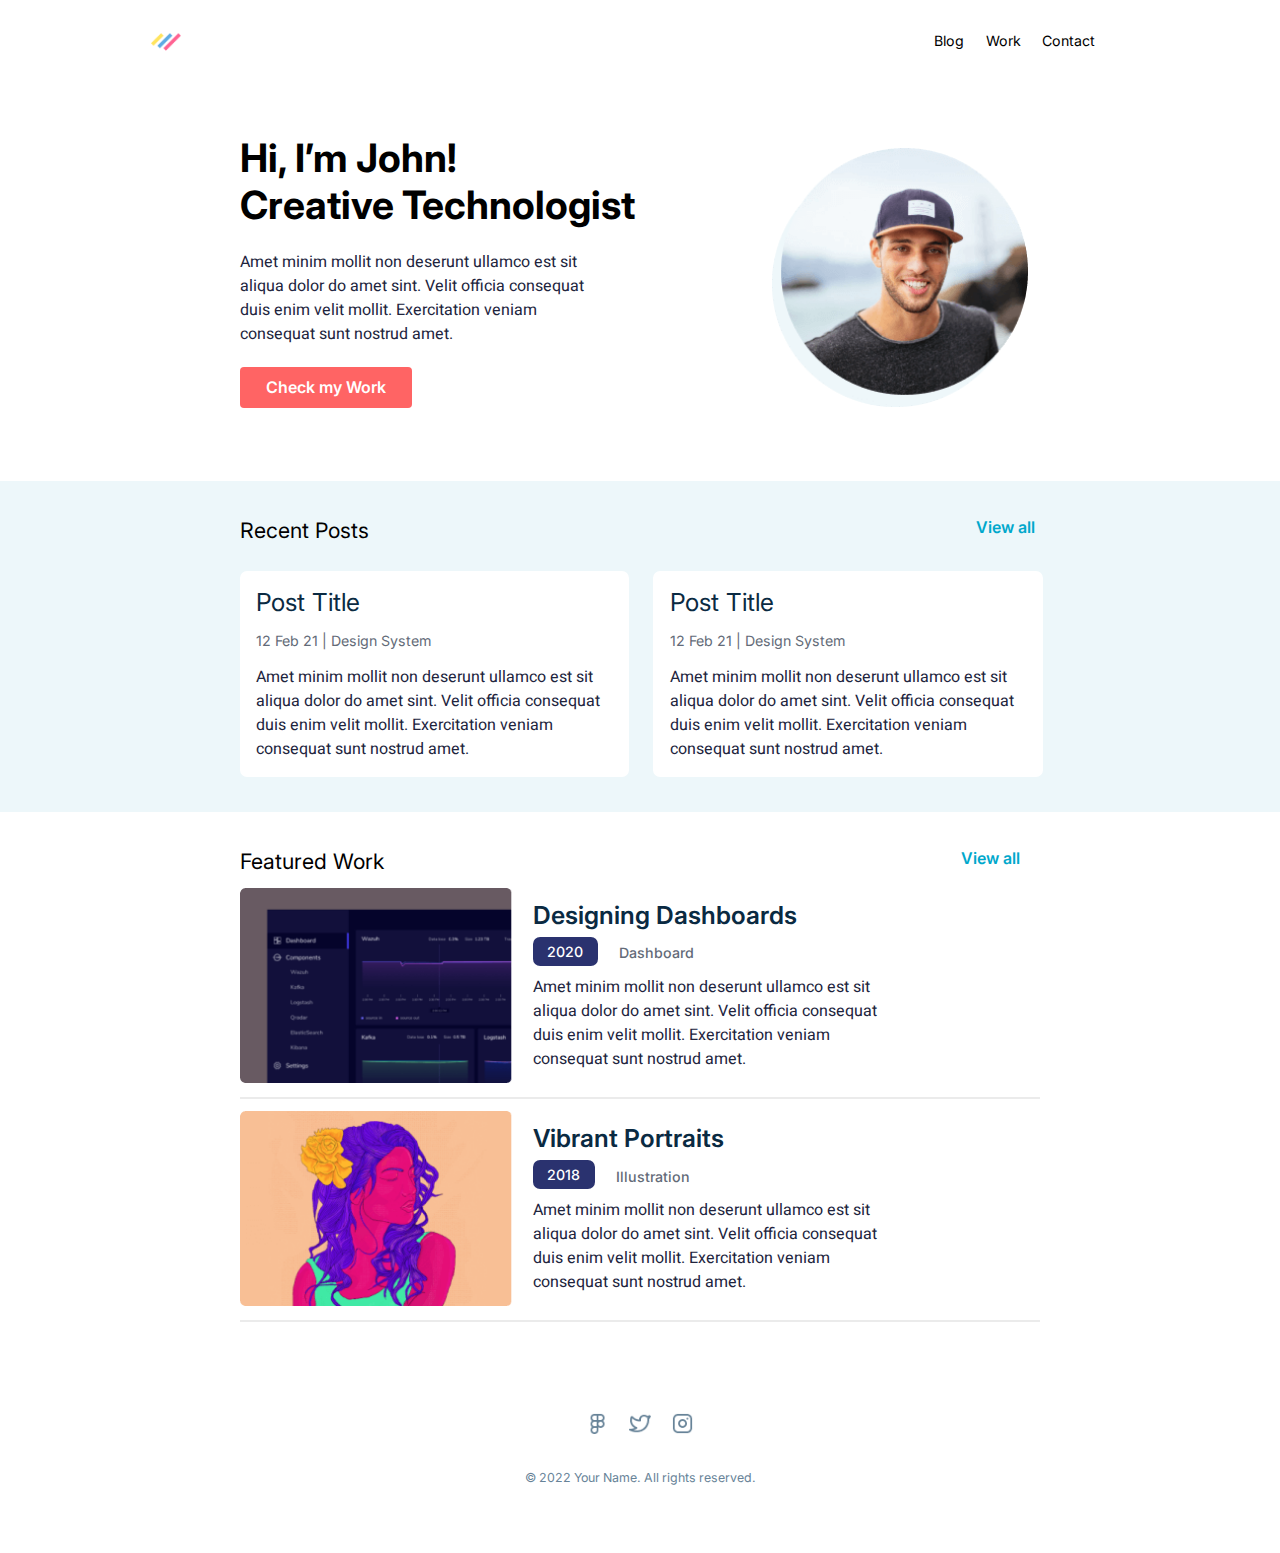
==== commit c0e0cfef: "all adapt" ====
--- a/index.html
+++ b/index.html
@@ -14,7 +14,7 @@
     <header class="header">
         <div class="header-container">            
             <div class="header__logo">
-                <img 
+                <img class="max45"
                 srcset="images/logo.png,
                 images/logo@2x.png 2x"
                 src="images/logo.png" 
@@ -27,119 +27,120 @@
             </div>
         </div>
     </header>
-<main>
-    <div class="main-container">
-        <div class="main-leftside">
-            <h1 class="main-leftside_headertop">Hi, I’m John!</h1>
-            <h1 class="main-leftside_header">Creative Technologist</h1>
-            <p class="main-leftside_text">Amet minim mollit non deserunt ullamco est sit aliqua dolor do amet sint. Velit officia consequat duis enim velit mollit. Exercitation veniam consequat sunt nostrud amet.</p>
-            <a href="/" class="main-leftside_button">Check my Work</a>
-        </div>
+    <main>
+        <div class="main-container">
+            <div class="main-leftside">
+                <h1 class="main-leftside_header">Hi, I’m John!</h1>
+                <h1 class="main-leftside_header margin">Creative Technologist</h1>
+                <p class="post-content__text margin">Amet minim mollit non deserunt ullamco est sit aliqua dolor do amet sint. Velit officia consequat duis enim velit mollit. Exercitation veniam consequat sunt nostrud amet.</p>
+                <a href="work.html" class="main-leftside_button">Check my Work</a>
+            </div>
             <div class="main-container__image">
-                <img 
+                <img
                     srcset="images/myface.png,
                     images/myface@2x.png 2x"
                     src="images/myface.png" 
                     alt="error">
             </div>
-    </div>
-    <div class="posts">
-        <div class="posts-header">
-            <div class="posts__title">
-                <p>Recent Posts</p>
+        </div>
+        <div class="posts">
+            <div class="posts-header">
+                <div class="posts__title">
+                    <p>Recent Posts</p>
+                </div>
+                <div class="posts__link">
+                    <a href="blog.html" class="posts__link">View all</a>
+                </div>
             </div>
-            <div >
-                <a href="blog.html" class="posts__link">View all</a>
+            <div class="posts-container">
+                <div class="post-content">
+                    <div class="post-content__title">
+                        <p>Post Title</p>
+                    </div>
+                    <div class="post-content__subtitle">
+                        <p>12 Feb 21   |   Design System</p>
+                    </div>
+                    <p class="post-content__text">Amet minim mollit non deserunt ullamco est sit aliqua dolor do amet sint. Velit officia consequat duis enim velit mollit. Exercitation veniam consequat sunt nostrud amet.</p>
+                </div>
+                <div class="post-content">
+                    <div class="post-content__title">
+                        <p>Post Title</p>
+                    </div>
+                    <div class="post-content__subtitle">
+                        <p>12 Feb 21   |   Design System</p>
+                    </div>
+                    <p class="post-content__text">Amet minim mollit non deserunt ullamco est sit aliqua dolor do amet sint. Velit officia consequat duis enim velit mollit. Exercitation veniam consequat sunt nostrud amet.</p>
+                </div> 
             </div>
+                
         </div>
-        <div class="posts-container">
-            <div class="post-content">
-                <div class="post-content__title">
-                    <p>Post Title</p>
+        <div class="work-container">
+            <div>
+                <div class="work-header">
+                    <div class="posts__title">
+                        <p>Featured Work</p>
+                    </div>
+                    <div class="posts__link">
+                        <a href="work.html" class="posts__link">View all</a>
+                    </div>
                 </div>
-                <div class="post-content__subtitle">
-                    <p>12 Feb 21   |   Design System</p>
-                </div>
-                <p class="post-content__text">Amet minim mollit non deserunt ullamco est sit aliqua dolor do amet sint. Velit officia consequat duis enim velit mollit. Exercitation veniam consequat sunt nostrud amet.</p>
             </div>
-            <div class="post-content">
-                <div class="post-content__title">
-                    <p>Post Title</p>
-                </div>
-                <div class="post-content__subtitle">
-                    <p>12 Feb 21   |   Design System</p>
-                </div>
-                <p class="post-content__text">Amet minim mollit non deserunt ullamco est sit aliqua dolor do amet sint. Velit officia consequat duis enim velit mollit. Exercitation veniam consequat sunt nostrud amet.</p>
-             </div> 
-        </div>
-             
-    </div>
-    <div class="work-container">
-        <div>
-            <div class="work-header">
-                <div class="work__title">
-                    <p>Featured Work</p>
-                </div>
-                <div>
-                    <a href="work.html" class="posts__link">View all</a>
+            <div class="work-hub">
+                <img 
+                    srcset="images/workp.png,
+                    images/workp@2x.png 2x"
+                    src="images/workp.png" 
+                    alt="error">
+                <div class="work-hub-nophfoto">
+                    <p class= "post-content__title">Designing Dashboards </p>
+                    <div class="overtext">
+                        <p class="work-hub__date">2020</p>
+                        <p class="post-content__subtitle">Dashboard</p>
+                    </div>
+                    <p class="post-content__text">Amet minim mollit non deserunt ullamco est sit aliqua dolor do amet sint. Velit officia consequat duis enim velit mollit. Exercitation veniam consequat sunt nostrud amet.</p>
+                </div>    
+            </div>
+            <div class="work-hub">
+                <img 
+                    srcset="images/workp1.png,
+                    images/workp1@2x.png 2x"
+                    src="images/workp1.png"  
+                    alt="error">
+                <div class="work-hub-nophfoto">
+                    <p class= "post-content__title">Vibrant Portraits</p>
+                    <div class="overtext">
+                        <p class="work-hub__date">2018</p>
+                        <p class="post-content__subtitle">Illustration</p>
+                    </div>
+                    <p class="post-content__text">Amet minim mollit non deserunt ullamco est sit aliqua dolor do amet sint. Velit officia consequat duis enim velit mollit. Exercitation veniam consequat sunt nostrud amet.</p>
                 </div>
             </div>
         </div>
-        <div class="work-hub">
-            <img 
-                srcset="images/workp.png,
-                images/workp@2x.png 2x"
-                src="images/workp.png" 
-                alt="error">
-            <div class="work-hub-nophfoto">
-                <p class= "work-hub__title">Designing Dashboards </p>
-                <div class="overtext">
-                    <p class="work-hub__date">2020</p>
-                    <p class="work-hub__topic">Dashboard</p>
-                </div>
-                <p class="work-hub__text">Amet minim mollit non deserunt ullamco est sit aliqua dolor do amet sint. Velit officia consequat duis enim velit mollit. Exercitation veniam consequat sunt nostrud amet.</p>
-            </div>    
-        </div>
-        <div class="work-hub">
-            <img 
-                srcset="images/workp1.png,
-                images/workp1@2x.png 2x"
-                src="images/workp1.png"  
-                alt="error">
-            <div class="work-hub-nophfoto">
-                <p class= "work-hub__title">Vibrant Portraits</p>
-                <div class="overtext">
-                    <p class="work-hub__date">2018</p>
-                    <p class="work-hub__topic">Illustration</p>
-                </div>
-                <p class="work-hub__text">Amet minim mollit non deserunt ullamco est sit aliqua dolor do amet sint. Velit officia consequat duis enim velit mollit. Exercitation veniam consequat sunt nostrud amet.</p>
+    </main>
+    <footer>
+        <div class="bottom-container">
+            <div class="img-container">
+                <img class="maxicon"
+                    srcset="images/figma.png,
+                    images/figma@2x.png 2x"
+                    src="images/figma.png"  
+                    alt="error">
+                <img class="maxicon"
+                    srcset="images/Twitter.png,
+                    images/Twitter@2x.png 2x"
+                    src="images/Twitter.png"  
+                    alt="error">
+                <img class="maxicon"
+                    srcset="images/Instagram.png,
+                    images/Instagram@2x.png 2x"
+                    src="images/Instagram.png"  
+                    alt="error">            
+
+            </div>
+            <div class="bottom-text">
+                <p>© 2022 Your Name. All rights reserved.</p>
             </div>
         </div>
-    </div>
-
-</main>
-    <div class="bottom-container">
-        <div class="img-container">
-            <img 
-                srcset="images/figma.png,
-                images/figma@2x.png 2x"
-                src="images/figma.png"  
-                alt="error">
-            <img 
-                srcset="images/Twitter.png,
-                images/Twitter@2x.png 2x"
-                src="images/Twitter.png"  
-                alt="error">
-            <img 
-                srcset="images/Instagram.png,
-                images/Instagram@2x.png 2x"
-                src="images/Instagram.png"  
-                alt="error">            
-
-        </div>
-        <div class="bottom-text">
-            <p>© 2022 Your Name. All rights reserved.</p>
-        </div>
-    </div>
+    </footer>
 </body>
 </html>--- a/index.css
+++ b/index.css
@@ -11,6 +11,7 @@
     margin: 0;
     padding: 0;
     font-weight: normal;
+    cursor: default;
 }
 
 ol, ul {
@@ -19,7 +20,7 @@
 
 img {
     max-width: 100%;
-    height: auto;
+    height: 100%;
 }
 
 
@@ -31,37 +32,44 @@
 
 .header-container { 
     display: flex;   
-    width: 1440px;
-    height: 94px;
+    width: 100%;
+    height: 6.528vw;
 }
 
 
 .header__logo {
-    padding-top: 30px;
-    padding-bottom: 30px;
-    padding-left: 170px;   
-    
-}
-
+    padding-top: 2.08vw;
+    padding-bottom: 2.08vw;
+    padding-left: 11.805vw;
+}
+
+.max45 {
+    max-width: 45px;
+    max-height: 45px;
+}
+
+.maxicon {
+    max-width: 1.67vw;
+    max-height: 1.67vw;
+}
 
 .header-menu {
     display: flex;
-    width: 211px;
-    height: 19px;
-    padding-top: 37.5px;    
+    width: 14.65vw;
+    height: 1.32vw;
+    padding-top: 2.604vw;    
     padding-right: 8px;
-    gap: 24px;
-    margin-left: 847px;
-    
-}
-
-.menu_paragraph {
-    
+    gap: 1.67vw;
+    margin-left: 58.82vw;
+    
+}
+
+.menu_paragraph {    
     color:#000000;
     font-style: normal;
     text-decoration: none;
-    font-size: 16px;
-    line-height: 19px;
+    font-size: 1.11vw;
+    line-height: 1.32vw;
     font-family: 'Inter';
 }
 
@@ -70,55 +78,44 @@
     color: #FF6464;
     font-style: normal;
     text-decoration: none;
-    font-size: 16px;
-    line-height: 19px;
+    font-size: 1.11vw;
+    line-height: 1.32vw;
     font-family: 'Inter';
 }
 
 .main-container {
     display: flex;
-    width: 1440px;
-    height: 399px;
-    padding-left: 270px;
-    padding-right: 270px;
-    
-    
+    padding-left: 18.75vw;
+    padding-right: 18.75vw;
+    width: 100%;
 }
 
 .main-leftside {
-    padding-top: 57px;
-    padding-bottom: 57px;
-    
-}
-
-.main-leftside_headertop{
-        width: 528px;
-    height: 53px;
+    padding-top: 3.96vw;
+    padding-bottom: 3.96vw;
+    
+}
+
+
+
+.main-leftside_header{
+    width: 36.67vw;
     font-family: 'Inter';
     font-style: normal;
     font-weight: 700;
-    font-size: 44px;
-    line-height: 53px;
+    font-size: 3.05vw;
+    line-height: 3.68vw;
     color: #000000;
-}
-
-.main-leftside_header{
-    margin-bottom: 24px;
-    width: 528px;
-    height: 53px;
-    font-family: 'Inter';
-    font-style: normal;
-    font-weight: 700;
-    font-size: 44px;
-    line-height: 53px;
-    color: #000000;
-
-
+    white-space: nowrap;
+}
+
+.margin {
+    margin-bottom: 1.67vw;
 }
 
 .main-leftside_text {
     display: inline-block;
-    margin-bottom: 24px;
+    margin-bottom: 1.67vw;
     width: 548px;
     font-family: 'Heebo';
     font-style: normal;
@@ -134,66 +131,63 @@
     align-items: center;
     background: #FF6464;
     border-radius: 4px;
-    width: 193px;
-    height: 46px;
+    width: 13.4vw;
+    height: 3.194vw;
     text-decoration: none;
     font-family: 'Inter';
     font-style: normal;
     font-weight: 600;
-    font-size: 18px;
-    line-height: 40px;
+    font-size: 1.25vw;
+    line-height: 2.78vw;
     text-align: center;
     color: #FFFFFF;
 }
 
 .main-container__image {
-    padding-top: 40px;    
-    padding-bottom: 40px;
-    margin-left: 62px;
+    width: 100%;
+    padding-top: 5vw;    
+    padding-bottom: 5.833vw;
+    margin-left: 4.93vw;
 
 }
 
 .posts {
     background-color: #EDF7FA;
-    padding-left: 270px;
-    padding-right: 270px;
-    width: 1440px;
-    height: 422px;
+    padding-left: 18.75vw;
+    padding-right: 18.75vw;
+    width: 100%;
 }
 
 .posts-header {
     display: flex;
-    padding-top: 40px;
-    gap: 671px;
+    padding-top: 2.78vw;
+    gap: 46.6vw;
 
 }
 
 .posts__title {
-    width: 157px;
-    height: 40px;
+    width: 10.9vw;
     font-family: 'Inter';
     font-style: normal;
     font-weight: 600;
-    font-size: 24px;
-    line-height: 40px;
+    font-size: 1.67vw;
     color: #000000;
-    
+    white-space: nowrap;
 }
 
 .posts__link {
     text-decoration: none;
     font-family: 'Inter';
     font-weight: 600;
-    font-size: 18px;
-    line-height: 40px;
+    font-size: 1.25vw;
     color: #00A8CC;
-    
+    white-space: nowrap;    
 }
 
 .posts-container {
     display: flex;
-    padding-top: 32px;
-    padding-bottom: 40px;
+    padding-top: 2.22vw;
+    padding-bottom: 2.78vw;
     gap: 24px;
 }
 
@@ -201,86 +195,60 @@
     display: flex;
     flex-direction: column;
     align-items: flex-start;
-    padding: 16px;
-    gap: 8px;
-    width: 438px;
-    height: 238px;
+    padding: 1.11vw;
+    gap: 0.555vw;
+    width: 30.416vw;   
     background: #FFFFFF;
     border: 2px solid #FFFFFF;
-    border-radius: 8px;
+    border-radius: 0.555vw;
 
 }
 
 .post-content__subtitle {
     display: flex;
-    width: 406px;
-    height: 24px;
+    width: 28.194vw;
     font-family: 'Inter';
     font-style: normal;
     font-weight: 500;
-    font-size: 16px;
-    line-height: 24px;
+    font-size: 1.111vw;
     color: #636B78;
-    margin-top: 8px;
-
+    margin-top: 0.555vw;
+    white-space: nowrap;
 }
 
 .post-content__title {
-    width: 406px;
-    height: 42px;
+    width: 28.194vw;
     font-family: 'Inter';
     font-style: normal;
     font-weight: 600;
-    font-size: 28px;
-    line-height: 42px;
+    font-size: 1.94vw;
     color: #0A2A42;
+    white-space: nowrap;
 }
 
 .post-content__text {
-    width: 406px;
-    height: 108px;
-    margin-top: 10px;
+    width: 28.194vw;
+    margin-top: 0.694vw;
     font-family: 'Heebo';
     font-style: normal;
     font-weight: 400;
-    font-size: 18px;
-    line-height: 27px;
+    font-size: 1.25vw;
     color: #21243D;
 
 }
 
 .work-container {
-    width: 1440px;
-    height: 650px;
-    padding-left: 270px;
-    padding-right: 270px;
-}
-
-.secondwork-container{
-    width: 1440px;
-    height: 1100px;
-    padding-left: 270px;
-    padding-right: 270px;
-
+    padding-left: 18.75vw;
+    padding-right: 18.75vw;
+    width: 100%;
 }
 
 .work-header {
     display: flex;
-    padding-top: 40px;
-    gap: 654px;
-
-}
- .work__title {
-    width: 170px;
-    height: 40px;
-    font-family: 'Inter';
-    font-style: normal;
-    font-weight: 600;
-    font-size: 24px;
-    line-height: 40px;
-    color: #000000;
-
- }
+    padding-top: 2.78vw;
+    gap: 45.417vw;
+
+} 
 
  .secondwork__title {
     font-family: 'Inter';
@@ -290,51 +258,30 @@
     line-height: 40px;
     color: #000000;
     margin-bottom: 41px;
-
-
  }
 
  .work-hub {
     display: flex;
     flex-direction: row;
     align-items: center;
-    padding: 16px 0px;
-    gap: 24px;
-    width: 900px;
-    height: 251px;
+    padding: 1.111vw 0px;
+    gap: 1.67vw;
+    width: 62.5vw;
+    height: 17.43vw;
     box-shadow: 0px 2px 0px rgba(0, 0, 0, 0.08);
     border-radius: 0px;
 
  }
 
- .work-hub__title {
-    width: 585px;
-    height: 42px;
-    font-family: 'Inter';
-    font-style: normal;
-    font-weight: 600;
-    font-size: 28px;
-    line-height: 42px;
-    color: #0A2A42;
-
- }
-
- .work-hub__date {
-    display: flex;
-    flex-direction: row;
-    justify-content: center;
-    align-items: flex-end;
-    padding: 4px 16px;
-    gap: 10px;
-    width: 73px;
-    height: 32px;
+ .work-hub__date {    
+    padding: 0.278vw 1.111vw;    
     background: #2A326F;
-    border-radius: 8px;
+    border-radius: 0.555vw;
     font-family: 'Inter';
     font-style: normal;
     font-weight: 500;
-    font-size: 16px;
-    line-height: 24px;
+    font-size: 1.111vw;
+    line-height: 1.67vw;
     text-align: center;
     color: #FFFFFF;
 
@@ -342,40 +289,16 @@
 
  .overtext {
     display: flex;
-    margin-top: 8px;
-
- }
- .work-hub__topic {
-    margin-left: 24px;
-    margin-top: 4px;
-    font-family: 'Inter';
-    font-style: normal;
-    font-weight: 500;
-    font-size: 16px;
-    line-height: 24px;
-    color: #8695A4;
-
- }
-
- .work-hub__text {
-    width: 585px;
-    height: 81px;
-    margin-top: 24px;
-    font-family: 'Heebo';
-    font-style: normal;
-    font-weight: 400;
-    font-size: 18px;
-    line-height: 150%;
-    color: #21243D;
-
- }
-
+    margin-top: 0.555vw;
+    gap: 1.67vw;
+ }
+ 
  .bottom-container {
-    width: 1410px;
-    padding-top: 104px;
-    padding-left: 220px;
-    padding-right: 220px;
-    padding-bottom: 75px;
+    width: 100%;
+    padding-top: 7.22vw;
+    padding-left: 15.28vw;
+    padding-right: 15.28vw;
+    padding-bottom: 5.21vw;
 
  }
 
@@ -384,7 +307,7 @@
     flex-direction: row;
     justify-content: center;
     align-items: center;
-    gap: 24px;
+    gap: 1.67vw;
 
  }
 
@@ -392,48 +315,33 @@
     font-family: 'Inter';
     font-style: normal;
     font-weight: 400;
-    font-size: 14px;
+    font-size: 0.97vw;
     line-height: 17px;
     text-align: center;
     color: #678398;
-    margin-top: 40px;
+    margin-top: 2.78vw;
 
  }
  
  .blog-title {
-    margin-top: -500px;
-    padding-right: 681px;
     font-family: 'Inter';
     font-style: normal;
     font-weight: 700;
-    font-size: 40px;
-    line-height: 40px;    
+    font-size: 2.78vw;
+    line-height: 2.78vw;    
     color: #000000;
     
 
  }
-
-.blogpost-container{
-    display: flex;
-    flex-direction: column;
-    align-items: flex-start;
-    margin-top: 300px;
-    gap: 24px;
-    width: 800px;    
-    flex: none;
-    order: 1;
-    flex-grow: 0;
-    margin-bottom: -300px;
-}
 
  .blog-container {
     display: flex;
     flex-direction: column;
     justify-content: center;
-    align-items: flex-start;    
-    padding: 0px 0px 16px;
-    width: 800px;
-    height: 200px;
+    align-items: flex-start;  
+    margin-top: 2.08vw;  
+    padding: 0px 0px 1.11vw;
+    width: 55.555vw;
     background: #FFFFFF;
     box-shadow: 0px 2px 0px rgba(0, 0, 0, 0.08);
     border-radius: 0px;
@@ -441,14 +349,12 @@
 
  }
  .blog-container__text{
-    width: 768px;
-    height: 54px;
-    margin-top: 10px;
+    width: 53.33vw;
+    margin-top: 0.694vw;
     font-family: 'Heebo';
     font-style: normal;
     font-weight: 400;
-    font-size: 18px;
-    line-height: 27px;
+    font-size: 1.25vw;
     color: #21243D;
 
  }
@@ -457,24 +363,20 @@
     display: flex;
     flex-direction: column;
     align-items: flex-start;
-    padding: 16px;
-    gap: 8px;
-    width: 800px;
-    height: 184px;
+    padding: 1.11vw;
+    gap: 0.555vw;
+    width: 55.555vw;
     background: #FFFFFF;
     border: 2px solid #FFFFFF;
-    border-radius: 8px;
+    border-radius: 0.555vw;
 
  }
 
  .blog-main{
     display: flex;
     flex-direction: column;
-    justify-content: center;
-    align-items: center;
-    padding: 0px 20px 40px;
-    gap: 6px;
-    width: 1440px;
-    height: 1038px;
+    padding: 0px 1.38vw 2.78vw;
+    width: 100%;
+    padding-left: 22.22vw;
 
  }